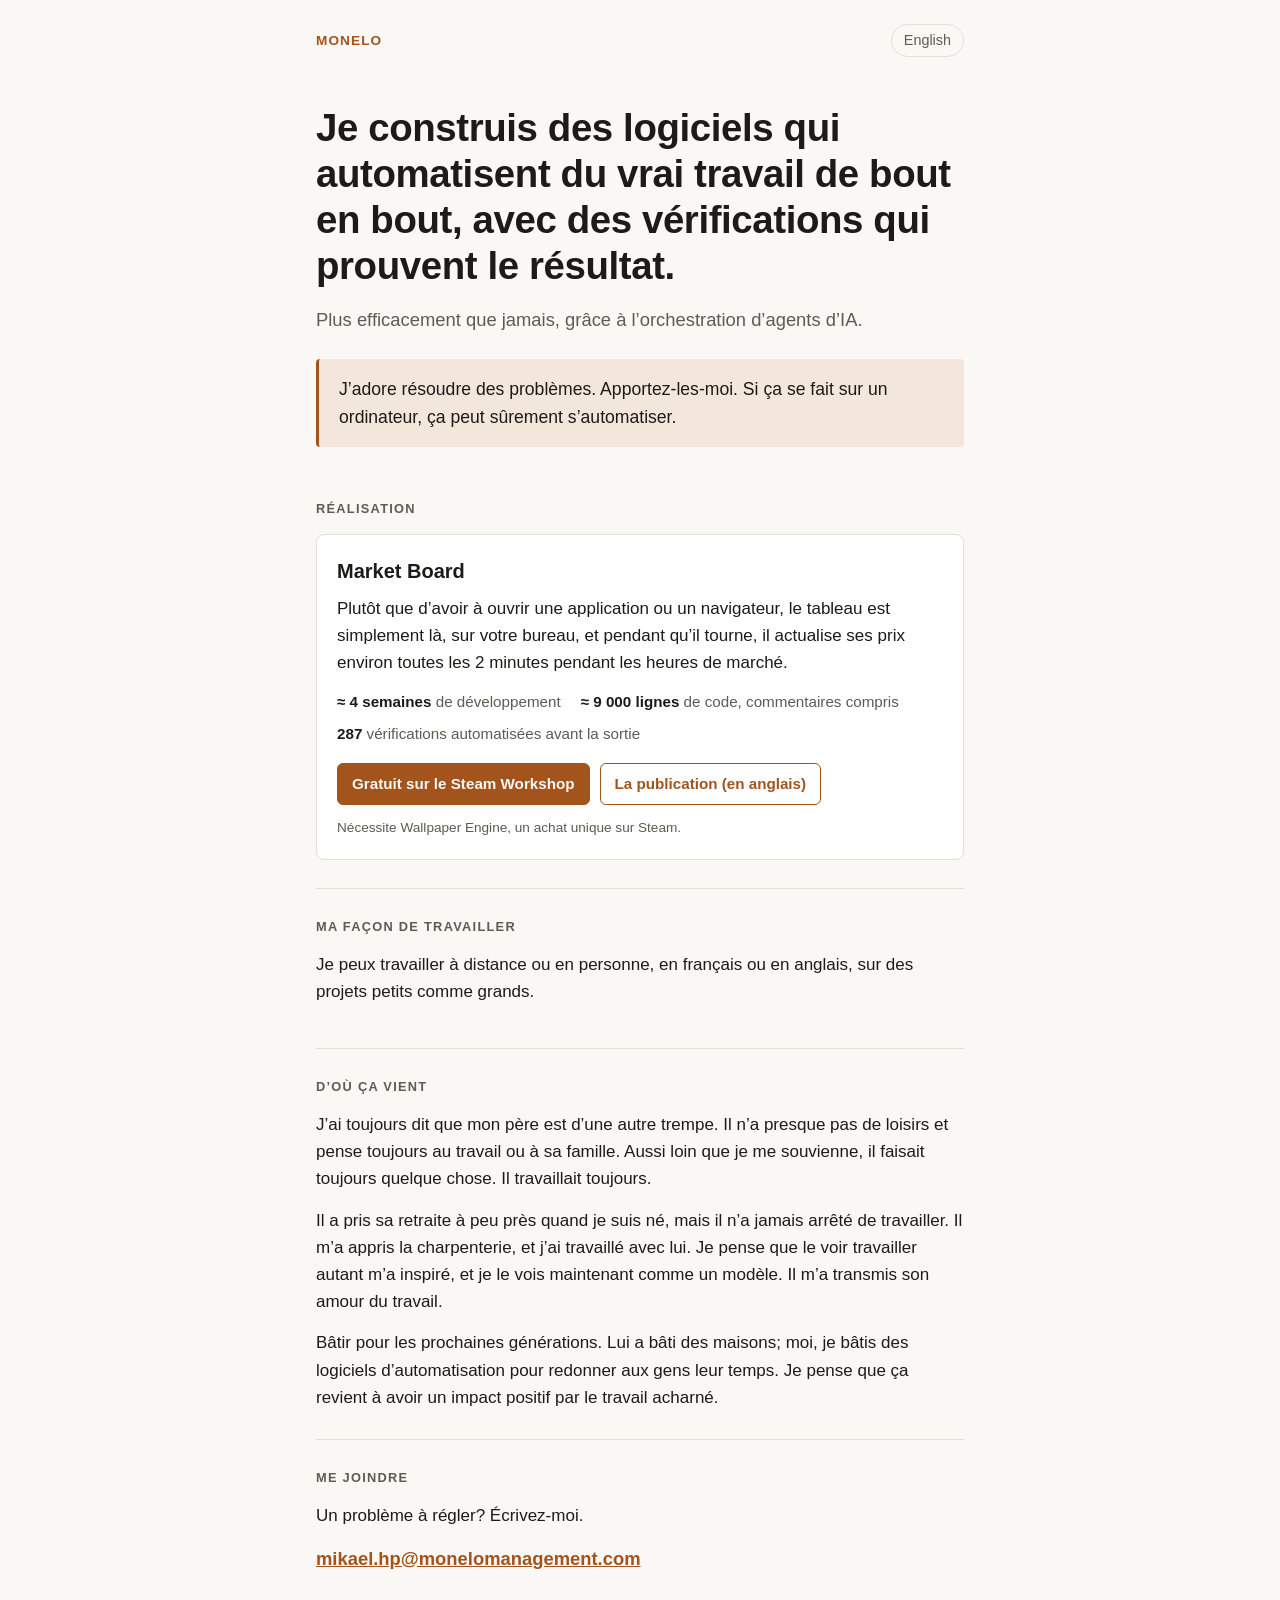
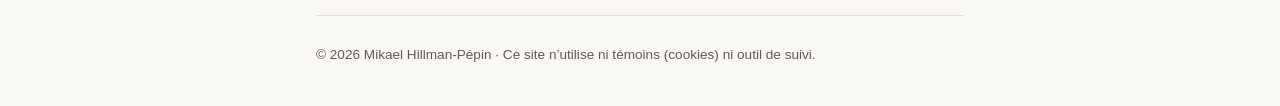
==== index.html @ 1233414b "Monelo front door v1 (French and English) Co-Authored-By: Claude Opus 5.5 <noreply@anthropic.com> Cl" ====
<!doctype html>
<html lang="fr-CA">
<head>
<meta charset="utf-8">
<meta name="viewport" content="width=device-width, initial-scale=1">
<title>Monelo · Mikael Hillman-Pépin</title>
<meta name="description" content="Je construis des logiciels qui automatisent du vrai travail de bout en bout, avec des vérifications qui prouvent le résultat.">
<link rel="alternate" hreflang="fr-CA" href="/">
<link rel="alternate" hreflang="en" href="/en/">
<link rel="stylesheet" href="/style.css">
<link rel="icon" href="data:image/svg+xml,%3Csvg xmlns='http://www.w3.org/2000/svg' viewBox='0 0 32 32'%3E%3Crect width='32' height='32' rx='6' fill='%23a2541c'/%3E%3Ctext x='16' y='22' font-family='Arial' font-size='18' font-weight='700' fill='white' text-anchor='middle'%3EM%3C/text%3E%3C/svg%3E">
</head>
<body>
<div class="wrap">
  <header class="top">
    <a class="mark" href="/">Monelo</a>
    <a class="lang" href="/en/" hreflang="en" lang="en">English</a>
  </header>

  <main>
    <div class="hero">
      <h1>Je construis des logiciels qui automatisent du vrai travail de bout en bout, avec des vérifications qui prouvent le résultat.</h1>
      <p class="sub">Plus efficacement que jamais, grâce à l’orchestration d’agents d’IA.</p>
      <p class="pitch">J’adore résoudre des problèmes. Apportez-les-moi. Si ça se fait sur un ordinateur, ça peut sûrement s’automatiser.</p>
    </div>

    <section>
      <h2>Réalisation</h2>
      <div class="card">
        <h3>Market Board</h3>
        <p>Plutôt que d’avoir à ouvrir une application ou un navigateur, le tableau est simplement là, sur votre bureau, et pendant qu’il tourne, il actualise ses prix environ toutes les 2 minutes pendant les heures de marché.</p>
        <ul class="facts">
          <li><strong>≈ 4 semaines</strong> de développement</li>
          <li><strong>≈ 9 000 lignes</strong> de code, commentaires compris</li>
          <li><strong>287</strong> vérifications automatisées avant la sortie</li>
        </ul>
        <div class="links">
          <a class="button primary" href="https://steamcommunity.com/sharedfiles/filedetails/?id=3815397645">Gratuit sur le Steam Workshop</a>
          <a class="button" href="https://www.linkedin.com/feed/update/urn:li:activity:7514048655029387264/" lang="en">La publication (en anglais)</a>
        </div>
        <p class="note">Nécessite Wallpaper Engine, un achat unique sur Steam.</p>
      </div>
    </section>

    <section>
      <h2>Ma façon de travailler</h2>
      <p>Je peux travailler à distance ou en personne, en français ou en anglais, sur des projets petits comme grands.</p>
    </section>

    <section class="origin">
      <h2>D’où ça vient</h2>
      <p>J’ai toujours dit que mon père est d’une autre trempe. Il n’a presque pas de loisirs et pense toujours au travail ou à sa famille. Aussi loin que je me souvienne, il faisait toujours quelque chose. Il travaillait toujours.</p>
      <p>Il a pris sa retraite à peu près quand je suis né, mais il n’a jamais arrêté de travailler. Il m’a appris la charpenterie, et j’ai travaillé avec lui. Je pense que le voir travailler autant m’a inspiré, et je le vois maintenant comme un modèle. Il m’a transmis son amour du travail.</p>
      <p>Bâtir pour les prochaines générations. Lui a bâti des maisons; moi, je bâtis des logiciels d’automatisation pour redonner aux gens leur temps. Je pense que ça revient à avoir un impact positif par le travail acharné.</p>
    </section>

    <section class="contact">
      <h2>Me joindre</h2>
      <p>Un problème à régler? Écrivez-moi.</p>
      <p><a class="mail" href="mailto:mikael.hp@monelomanagement.com">mikael.hp@monelomanagement.com</a></p>
    </section>
  </main>

  <footer>
    © 2026 Mikael Hillman-Pépin · Ce site n’utilise ni témoins (cookies) ni outil de suivi.
  </footer>
</div>
</body>
</html>
---- style.css ----
:root {
  --bg: #faf8f5;
  --surface: #ffffff;
  --text: #1d1b18;
  --muted: #5f5a52;
  --line: #e4ded5;
  --accent: #a2541c;
  --accent-soft: #f3e7dc;
  color-scheme: light dark;
}

@media (prefers-color-scheme: dark) {
  :root {
    --bg: #151412;
    --surface: #1d1b19;
    --text: #ece8e2;
    --muted: #a8a196;
    --line: #2f2c28;
    --accent: #e09a5f;
    --accent-soft: #2a2119;
  }
}

* { box-sizing: border-box; }

html { -webkit-text-size-adjust: 100%; }

body {
  margin: 0;
  background: var(--bg);
  color: var(--text);
  font: 17px/1.6 -apple-system, BlinkMacSystemFont, "Segoe UI", Roboto, "Helvetica Neue", Arial, sans-serif;
}

.wrap {
  max-width: 680px;
  margin: 0 auto;
  padding: 0 16px;
}

header.top {
  display: flex;
  justify-content: space-between;
  align-items: center;
  padding: 24px 0 8px;
}

.mark {
  font-weight: 700;
  letter-spacing: 0.08em;
  text-transform: uppercase;
  font-size: 0.85rem;
  color: var(--accent);
  text-decoration: none;
}

.lang {
  font-size: 0.9rem;
  color: var(--muted);
  text-decoration: none;
  border: 1px solid var(--line);
  border-radius: 999px;
  padding: 4px 12px;
}
.lang:hover, .lang:focus-visible { color: var(--text); border-color: var(--muted); }

.hero { padding: 40px 0 24px; }

h1 {
  font-size: clamp(1.7rem, 5vw, 2.4rem);
  line-height: 1.2;
  letter-spacing: -0.01em;
  margin: 0 0 16px;
}

.sub {
  font-size: 1.15rem;
  color: var(--muted);
  margin: 0 0 24px;
}

.pitch {
  font-size: 1.1rem;
  margin: 0;
  padding: 16px 20px;
  background: var(--accent-soft);
  border-left: 3px solid var(--accent);
  border-radius: 4px;
}

section { padding: 28px 0; border-top: 1px solid var(--line); }
section:first-of-type { border-top: 0; }

h2 {
  font-size: 0.8rem;
  letter-spacing: 0.1em;
  text-transform: uppercase;
  color: var(--muted);
  margin: 0 0 14px;
  font-weight: 600;
}

h3 { font-size: 1.25rem; margin: 0 0 8px; }

p { margin: 0 0 14px; }

.card {
  background: var(--surface);
  border: 1px solid var(--line);
  border-radius: 8px;
  padding: 20px;
}

.facts {
  display: flex;
  flex-wrap: wrap;
  gap: 8px 20px;
  margin: 4px 0 16px;
  padding: 0;
  list-style: none;
  font-size: 0.95rem;
  color: var(--muted);
}
.facts strong { color: var(--text); }

.links { display: flex; flex-wrap: wrap; gap: 10px; }

.note { margin: 12px 0 0; font-size: 0.85rem; color: var(--muted); }

a { color: var(--accent); }

.button {
  display: inline-block;
  text-decoration: none;
  font-weight: 600;
  font-size: 0.95rem;
  padding: 8px 14px;
  border-radius: 6px;
  border: 1px solid var(--accent);
}
.button.primary { background: var(--accent); color: var(--bg); }

.origin p { color: var(--text); }
.origin p:last-child { margin-bottom: 0; }

.contact a.mail { font-size: 1.15rem; font-weight: 600; word-break: break-all; }

footer {
  padding: 28px 0 40px;
  border-top: 1px solid var(--line);
  font-size: 0.85rem;
  color: var(--muted);
}
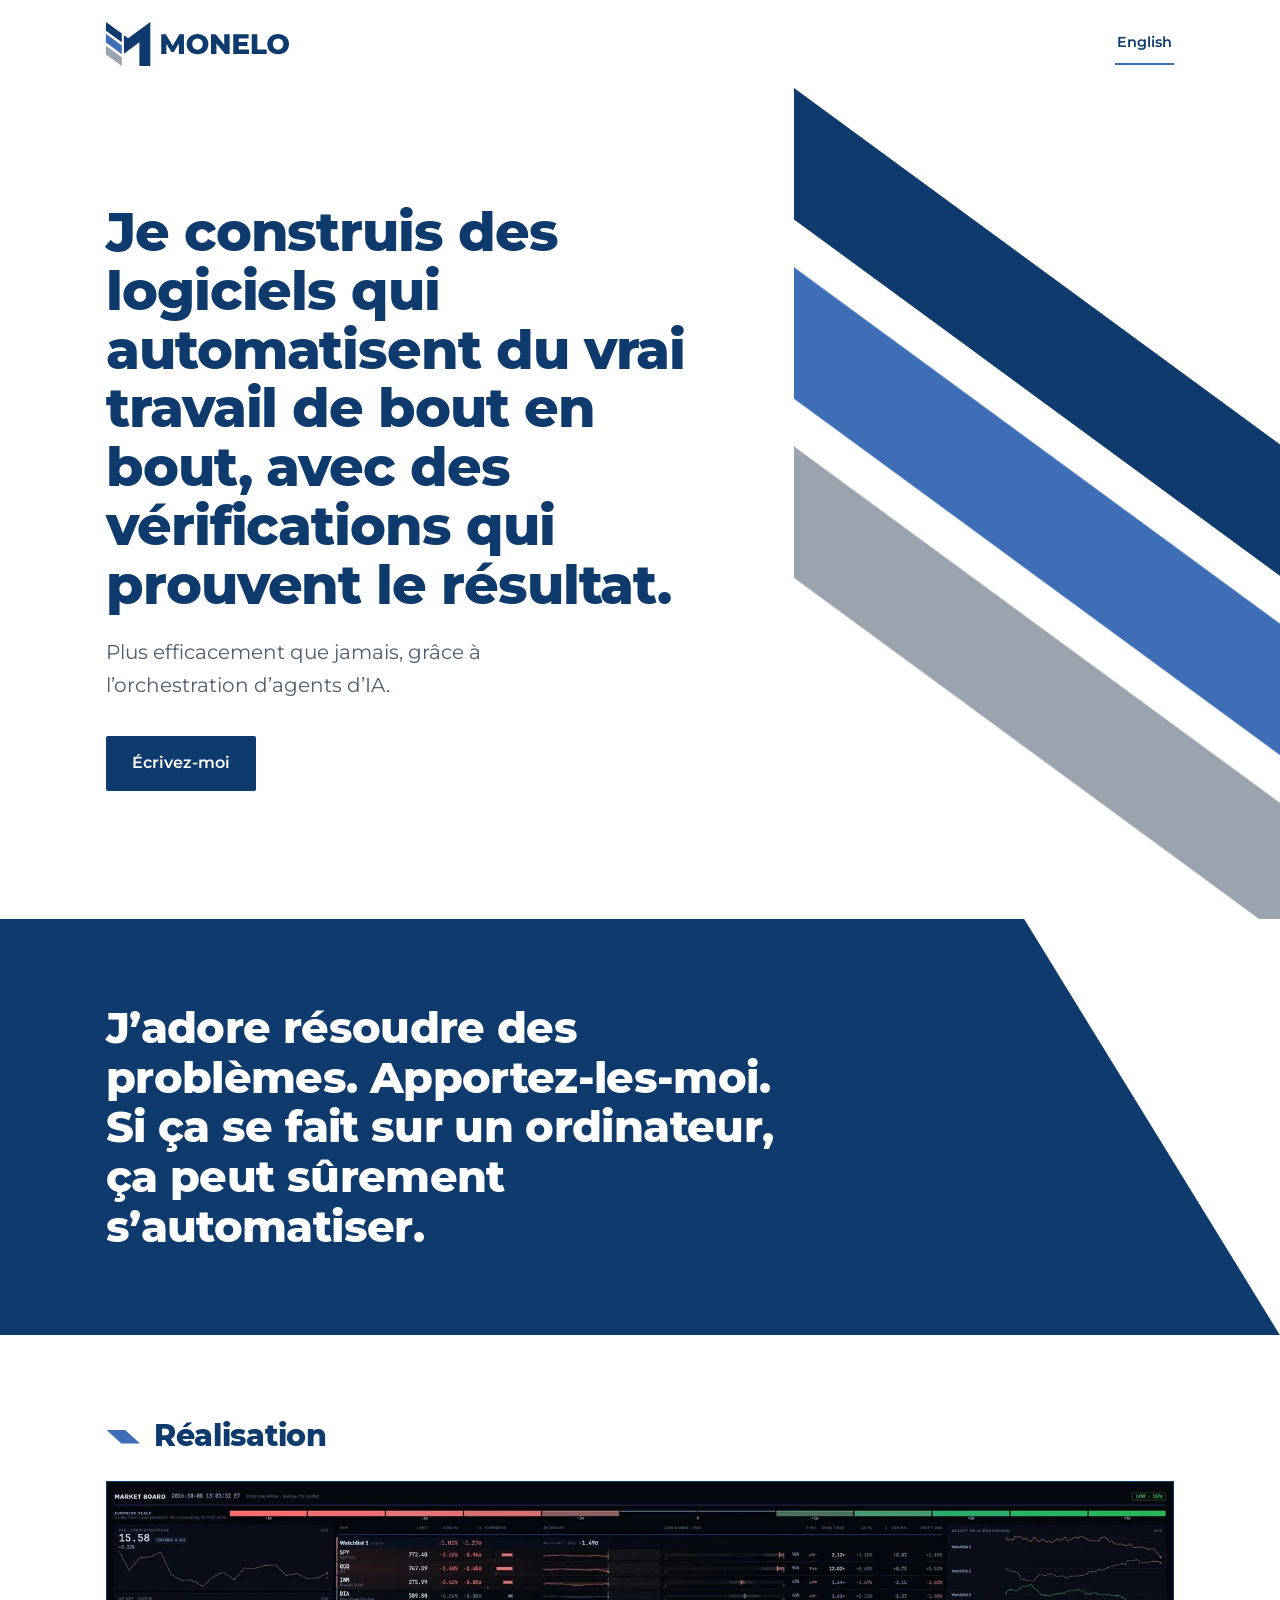
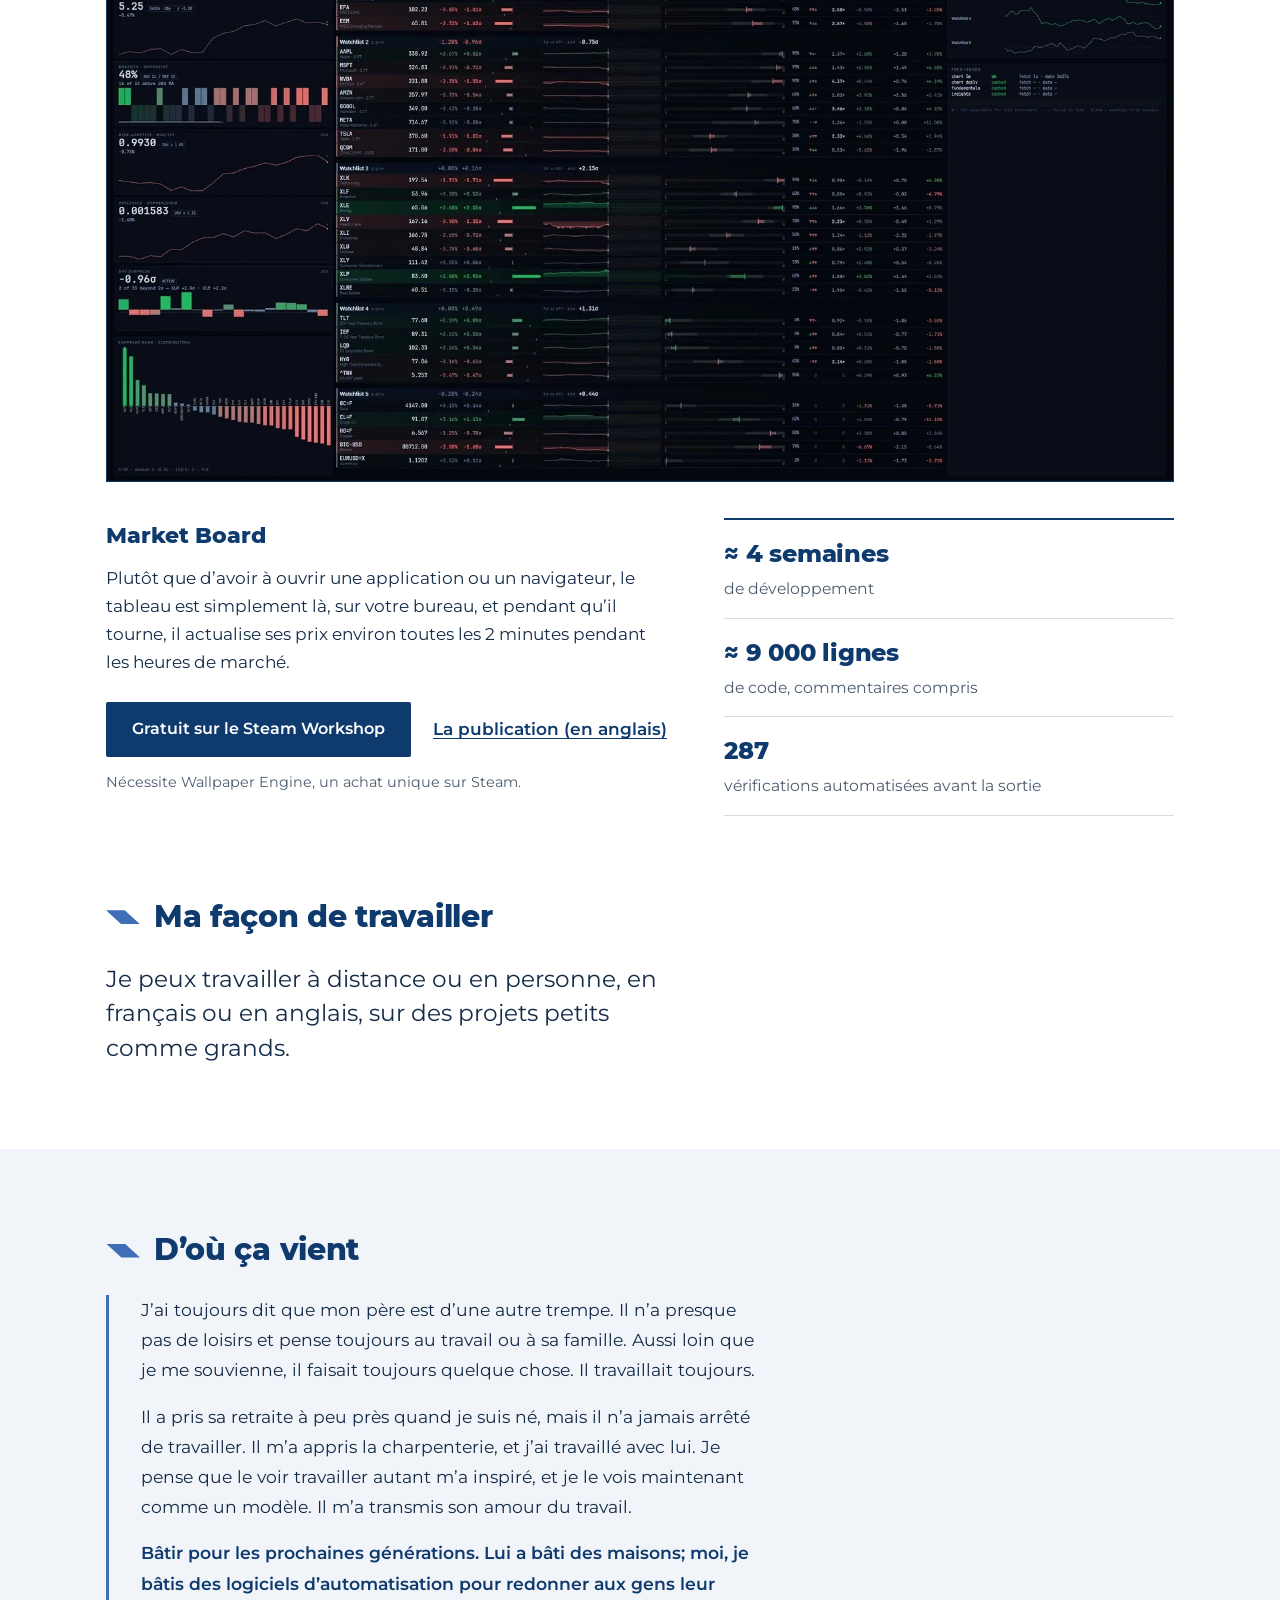
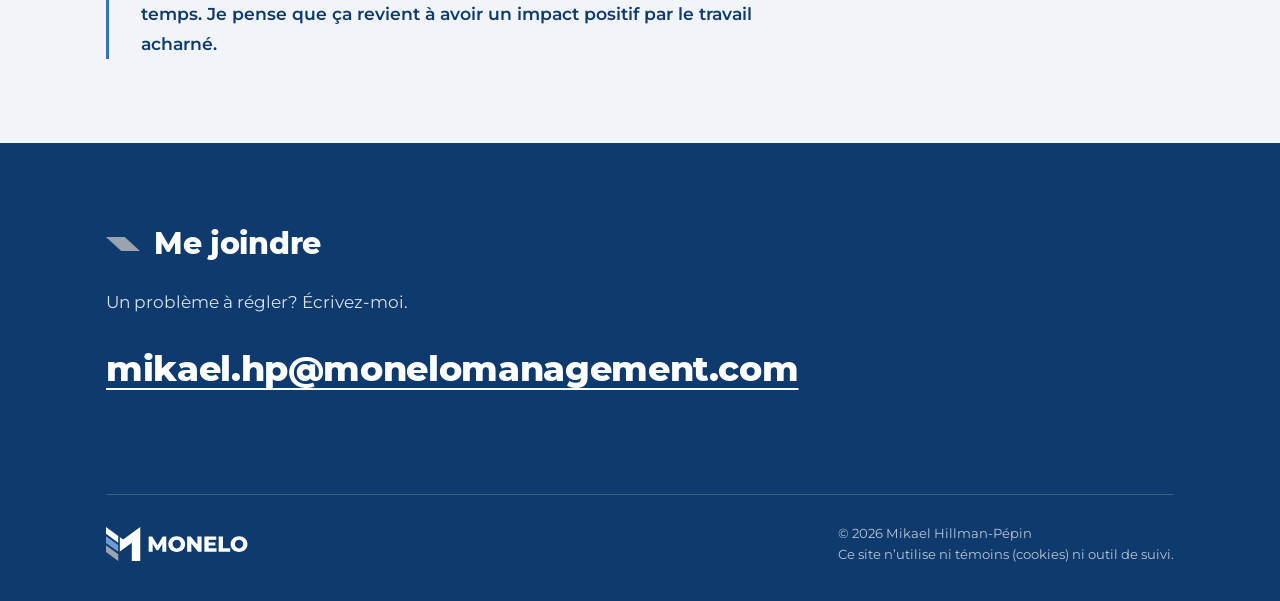
==== commit 3968abff: "Monelo front door v2: the Monelo brand (French and English) Co-Authored-By: Claude Opus 5.5 <noreply" ====
--- a/index.html
+++ b/index.html
@@ -5,65 +5,101 @@
 <meta name="viewport" content="width=device-width, initial-scale=1">
 <title>Monelo · Mikael Hillman-Pépin</title>
 <meta name="description" content="Je construis des logiciels qui automatisent du vrai travail de bout en bout, avec des vérifications qui prouvent le résultat.">
-<link rel="alternate" hreflang="fr-CA" href="/">
-<link rel="alternate" hreflang="en" href="/en/">
+<link rel="alternate" hreflang="fr-CA" href="https://monelomanagement.com/">
+<link rel="alternate" hreflang="en" href="https://monelomanagement.com/en/">
+<link rel="preload" href="/assets/fonts/montserrat-latin-800-normal.woff2" as="font" type="font/woff2" crossorigin>
 <link rel="stylesheet" href="/style.css">
-<link rel="icon" href="data:image/svg+xml,%3Csvg xmlns='http://www.w3.org/2000/svg' viewBox='0 0 32 32'%3E%3Crect width='32' height='32' rx='6' fill='%23a2541c'/%3E%3Ctext x='16' y='22' font-family='Arial' font-size='18' font-weight='700' fill='white' text-anchor='middle'%3EM%3C/text%3E%3C/svg%3E">
+<link rel="icon" href="/assets/logo/monelo-app-icon.svg" type="image/svg+xml">
 </head>
 <body>
-<div class="wrap">
-  <header class="top">
-    <a class="mark" href="/">Monelo</a>
+<header class="site-header">
+  <div class="wrap">
+    <a class="logo" href="/"><img src="/assets/logo/monelo-lockup-name.svg" alt="Monelo" width="225" height="44"></a>
     <a class="lang" href="/en/" hreflang="en" lang="en">English</a>
-  </header>
+  </div>
+</header>
 
-  <main>
-    <div class="hero">
-      <h1>Je construis des logiciels qui automatisent du vrai travail de bout en bout, avec des vérifications qui prouvent le résultat.</h1>
-      <p class="sub">Plus efficacement que jamais, grâce à l’orchestration d’agents d’IA.</p>
-      <p class="pitch">J’adore résoudre des problèmes. Apportez-les-moi. Si ça se fait sur un ordinateur, ça peut sûrement s’automatiser.</p>
+<main>
+  <div class="hero">
+    <svg class="hero-art" viewBox="0 0 600 850" preserveAspectRatio="xMinYMin slice" aria-hidden="true" focusable="false">
+      <path class="s s1" d="M0,0 L600,440 L600,550 L0,110 Z" fill="#0E3A6D"/>
+      <path class="s s2" d="M0,150 L600,590 L600,700 L0,260 Z" fill="#3E6FB6"/>
+      <path class="s s3" d="M0,300 L600,740 L600,850 L0,410 Z" fill="#9AA4AF"/>
+    </svg>
+    <div class="wrap">
+      <div class="hero-copy">
+        <h1>Je construis des logiciels qui automatisent du vrai travail de bout en bout, avec des vérifications qui prouvent le résultat.</h1>
+        <p class="sub">Plus efficacement que jamais, grâce à l’orchestration d’agents d’IA.</p>
+        <div class="actions">
+          <a class="button" href="mailto:mikael.hp@monelomanagement.com">Écrivez-moi</a>
+        </div>
+      </div>
     </div>
+  </div>
 
-    <section>
-      <h2>Réalisation</h2>
-      <div class="card">
-        <h3>Market Board</h3>
-        <p>Plutôt que d’avoir à ouvrir une application ou un navigateur, le tableau est simplement là, sur votre bureau, et pendant qu’il tourne, il actualise ses prix environ toutes les 2 minutes pendant les heures de marché.</p>
+  <div class="band">
+    <div class="wrap">
+      <p>J’adore résoudre des problèmes. Apportez-les-moi. Si ça se fait sur un ordinateur, ça peut sûrement s’automatiser.</p>
+    </div>
+  </div>
+
+  <section class="work" aria-labelledby="work-h">
+    <div class="wrap">
+      <h2 id="work-h">Réalisation</h2>
+      <figure class="plate">
+        <img src="/assets/img/market-board.webp" srcset="/assets/img/market-board-960.webp 960w, /assets/img/market-board.webp 1600w" sizes="(min-width: 1180px) 1068px, 92vw" width="1600" height="900" alt="Market Board en direct : listes de surveillance, graphiques et indicateurs du marché" loading="lazy">
+      </figure>
+      <div class="work-grid">
+        <div>
+          <h3>Market Board</h3>
+          <p>Plutôt que d’avoir à ouvrir une application ou un navigateur, le tableau est simplement là, sur votre bureau, et pendant qu’il tourne, il actualise ses prix environ toutes les 2 minutes pendant les heures de marché.</p>
+          <div class="links">
+            <a class="button" href="https://steamcommunity.com/sharedfiles/filedetails/?id=3815397645">Gratuit sur le Steam Workshop</a>
+            <a href="https://www.linkedin.com/feed/update/urn:li:activity:7514048655029387264/" lang="en">La publication (en anglais)</a>
+          </div>
+          <p class="note">Nécessite Wallpaper Engine, un achat unique sur Steam.</p>
+        </div>
         <ul class="facts">
-          <li><strong>≈ 4 semaines</strong> de développement</li>
-          <li><strong>≈ 9 000 lignes</strong> de code, commentaires compris</li>
-          <li><strong>287</strong> vérifications automatisées avant la sortie</li>
+          <li><span class="n">≈ 4 semaines</span><span class="l">de développement</span></li>
+          <li><span class="n">≈ 9 000 lignes</span><span class="l">de code, commentaires compris</span></li>
+          <li><span class="n">287</span><span class="l">vérifications automatisées avant la sortie</span></li>
         </ul>
-        <div class="links">
-          <a class="button primary" href="https://steamcommunity.com/sharedfiles/filedetails/?id=3815397645">Gratuit sur le Steam Workshop</a>
-          <a class="button" href="https://www.linkedin.com/feed/update/urn:li:activity:7514048655029387264/" lang="en">La publication (en anglais)</a>
+      </div>
+    </div>
+  </section>
+
+  <section class="how" aria-labelledby="how-h">
+    <div class="wrap">
+      <h2 id="how-h">Ma façon de travailler</h2>
+      <p>Je peux travailler à distance ou en personne, en français ou en anglais, sur des projets petits comme grands.</p>
+    </div>
+  </section>
+
+  <section class="origin" aria-labelledby="origin-h">
+    <div class="wrap">
+      <h2 id="origin-h">D’où ça vient</h2>
+      <div class="origin-text">
+        <p>J’ai toujours dit que mon père est d’une autre trempe. Il n’a presque pas de loisirs et pense toujours au travail ou à sa famille. Aussi loin que je me souvienne, il faisait toujours quelque chose. Il travaillait toujours.</p>
+        <p>Il a pris sa retraite à peu près quand je suis né, mais il n’a jamais arrêté de travailler. Il m’a appris la charpenterie, et j’ai travaillé avec lui. Je pense que le voir travailler autant m’a inspiré, et je le vois maintenant comme un modèle. Il m’a transmis son amour du travail.</p>
+        <p>Bâtir pour les prochaines générations. Lui a bâti des maisons; moi, je bâtis des logiciels d’automatisation pour redonner aux gens leur temps. Je pense que ça revient à avoir un impact positif par le travail acharné.</p>
+      </div>
+    </div>
+  </section>
+
+  <section class="contact" aria-labelledby="contact-h">
+    <div class="wrap">
+      <h2 id="contact-h">Me joindre</h2>
+      <p>Un problème à régler? Écrivez-moi.</p>
+      <a class="mail-big" href="mailto:mikael.hp@monelomanagement.com">mikael.hp@monelomanagement.com</a>
+      <footer class="site-footer">
+        <img src="/assets/logo/monelo-lockup-name-reverse.svg" alt="Monelo" width="173" height="34">
+        <div>
+          <small>© 2026 Mikael Hillman-Pépin</small>
+          <small>Ce site n’utilise ni témoins (cookies) ni outil de suivi.</small>
         </div>
-        <p class="note">Nécessite Wallpaper Engine, un achat unique sur Steam.</p>
-      </div>
-    </section>
-
-    <section>
-      <h2>Ma façon de travailler</h2>
-      <p>Je peux travailler à distance ou en personne, en français ou en anglais, sur des projets petits comme grands.</p>
-    </section>
-
-    <section class="origin">
-      <h2>D’où ça vient</h2>
-      <p>J’ai toujours dit que mon père est d’une autre trempe. Il n’a presque pas de loisirs et pense toujours au travail ou à sa famille. Aussi loin que je me souvienne, il faisait toujours quelque chose. Il travaillait toujours.</p>
-      <p>Il a pris sa retraite à peu près quand je suis né, mais il n’a jamais arrêté de travailler. Il m’a appris la charpenterie, et j’ai travaillé avec lui. Je pense que le voir travailler autant m’a inspiré, et je le vois maintenant comme un modèle. Il m’a transmis son amour du travail.</p>
-      <p>Bâtir pour les prochaines générations. Lui a bâti des maisons; moi, je bâtis des logiciels d’automatisation pour redonner aux gens leur temps. Je pense que ça revient à avoir un impact positif par le travail acharné.</p>
-    </section>
-
-    <section class="contact">
-      <h2>Me joindre</h2>
-      <p>Un problème à régler? Écrivez-moi.</p>
-      <p><a class="mail" href="mailto:mikael.hp@monelomanagement.com">mikael.hp@monelomanagement.com</a></p>
-    </section>
-  </main>
-
-  <footer>
-    © 2026 Mikael Hillman-Pépin · Ce site n’utilise ni témoins (cookies) ni outil de suivi.
-  </footer>
-</div>
+      </footer>
+    </div>
+  </section>
+</main>
 </body>
 </html>
--- a/style.css
+++ b/style.css
@@ -1,153 +1,156 @@
+/* Monelo — monelomanagement.com
+   Brand: Monelo Blue #0E3A6D, Heritage Blue #3E6FB6, Steel Gray #9AA4AF, White #FFFFFF; Montserrat.
+   The one device: the emblem's stripe angle (22 over 30), used in the hero art and the navy band. */
+
+@font-face { font-family: "Montserrat"; font-style: normal; font-weight: 400; font-display: swap;
+  src: url("/assets/fonts/montserrat-latin-400-normal.woff2") format("woff2"); }
+@font-face { font-family: "Montserrat"; font-style: normal; font-weight: 600; font-display: swap;
+  src: url("/assets/fonts/montserrat-latin-600-normal.woff2") format("woff2"); }
+@font-face { font-family: "Montserrat"; font-style: normal; font-weight: 800; font-display: swap;
+  src: url("/assets/fonts/montserrat-latin-800-normal.woff2") format("woff2"); }
+
 :root {
-  --bg: #faf8f5;
-  --surface: #ffffff;
-  --text: #1d1b18;
-  --muted: #5f5a52;
-  --line: #e4ded5;
-  --accent: #a2541c;
-  --accent-soft: #f3e7dc;
-  color-scheme: light dark;
-}
-
-@media (prefers-color-scheme: dark) {
-  :root {
-    --bg: #151412;
-    --surface: #1d1b19;
-    --text: #ece8e2;
-    --muted: #a8a196;
-    --line: #2f2c28;
-    --accent: #e09a5f;
-    --accent-soft: #2a2119;
-  }
+  --navy: #0E3A6D;
+  --heritage: #3E6FB6;
+  --steel: #9AA4AF;
+  --white: #FFFFFF;
+  --ink: #142B47;        /* body text: Monelo Blue taken darker for long reading */
+  --slate: #4E5D6E;      /* secondary text on white (AA contrast) */
+  --mist: #F1F4F8;       /* steel at low strength, for the quiet band */
+  --rule: #D5DCE4;
+  --measure: 62ch;
+  --gutter: clamp(16px, 5vw, 56px);
+  color-scheme: light;
 }
 
 * { box-sizing: border-box; }
-
 html { -webkit-text-size-adjust: 100%; }
-
 body {
   margin: 0;
-  background: var(--bg);
-  color: var(--text);
-  font: 17px/1.6 -apple-system, BlinkMacSystemFont, "Segoe UI", Roboto, "Helvetica Neue", Arial, sans-serif;
+  background: var(--white);
+  color: var(--ink);
+  font-family: "Montserrat", system-ui, sans-serif;
+  font-size: 1.0625rem;
+  line-height: 1.65;
+  font-weight: 400;
+}
+img, svg { display: block; max-width: 100%; }
+a { color: var(--navy); text-underline-offset: 0.2em; text-decoration-thickness: 1px; }
+a:focus-visible, .button:focus-visible { outline: 3px solid var(--heritage); outline-offset: 3px; }
+
+.wrap { width: 100%; max-width: 1180px; margin: 0 auto; padding: 0 var(--gutter); }
+
+/* Header */
+.site-header .wrap { display: flex; align-items: center; justify-content: space-between; padding-top: 22px; padding-bottom: 22px; }
+.site-header .logo img { height: 44px; width: auto; }
+.lang { font-weight: 600; font-size: 0.9rem; color: var(--navy); text-decoration: none; padding: 8px 2px; border-bottom: 2px solid var(--heritage); }
+.lang:hover { color: var(--heritage); }
+
+/* Hero */
+.hero { position: relative; overflow: hidden; }
+.hero .wrap { position: relative; z-index: 1; padding-top: clamp(40px, 9vw, 120px); padding-bottom: clamp(56px, 10vw, 140px); }
+.hero-copy { max-width: 40rem; }
+@media (max-width: 1199px) { .hero-copy { max-width: 31rem; } }
+h1 {
+  font-weight: 800;
+  font-size: clamp(2rem, 4.6vw, 3.4rem);
+  line-height: 1.08;
+  letter-spacing: -0.02em;
+  color: var(--navy);
+  margin: 0 0 22px;
+}
+.sub { font-size: clamp(1.05rem, 2vw, 1.25rem); color: var(--slate); margin: 0 0 34px; max-width: 30rem; }
+.actions { display: flex; flex-wrap: wrap; align-items: center; gap: 14px 22px; }
+.button {
+  display: inline-block; text-decoration: none; font-weight: 600; font-size: 1rem;
+  padding: 14px 26px; background: var(--navy); color: var(--white); border-radius: 2px;
+}
+.button:hover { background: var(--heritage); }
+.actions .mail { font-weight: 600; font-size: 0.98rem; }
+
+/* Hero art: the emblem's three stripes, oversized, leaving the page to the right */
+.hero-art {
+  position: absolute; z-index: 0; top: 0; right: calc(-1 * clamp(160px, 18vw, 260px));
+  width: clamp(420px, 56vw, 760px); height: auto; pointer-events: none;
+}
+.hero-art .s { transform-box: fill-box; }
+@media (prefers-reduced-motion: no-preference) {
+  .hero-art .s { animation: slide-in 900ms cubic-bezier(.2,.7,.2,1) both; }
+  .hero-art .s2 { animation-delay: 110ms; }
+  .hero-art .s3 { animation-delay: 220ms; }
+  @keyframes slide-in { from { transform: translate(18%, 13.2%); opacity: 0; } to { transform: none; opacity: 1; } }
 }
 
-.wrap {
-  max-width: 680px;
-  margin: 0 auto;
-  padding: 0 16px;
+/* Navy band, its right edge cut at the stripe angle */
+.band {
+  background: var(--navy); color: var(--white);
+  --run: clamp(70px, 20vw, 300px);
+  clip-path: polygon(0 0, calc(100% - var(--run)) 0, 100% 100%, 0 100%);
+}
+.band .wrap { padding-top: clamp(44px, 7vw, 84px); padding-bottom: clamp(44px, 7vw, 84px); padding-right: calc(var(--gutter) + var(--run)); }
+.band p {
+  margin: 0; max-width: 24ch; font-weight: 800; letter-spacing: -0.015em;
+  font-size: clamp(1.6rem, 4.2vw, 2.7rem); line-height: 1.15;
 }
 
-header.top {
-  display: flex;
-  justify-content: space-between;
-  align-items: center;
-  padding: 24px 0 8px;
+/* Sections */
+section { padding: clamp(48px, 6.5vw, 88px) 0; }
+.how { padding-top: 0; }
+h2 {
+  display: flex; align-items: center; gap: 14px;
+  font-weight: 800; font-size: clamp(1.45rem, 3vw, 1.9rem); letter-spacing: -0.01em; line-height: 1.2;
+  color: var(--navy); margin: 0 0 26px;
 }
+h2::before {
+  content: ""; flex: none; width: 34px; height: 14px; background: var(--heritage);
+  clip-path: polygon(0 0, 55% 0, 100% 100%, 45% 100%);
+}
+p { margin: 0 0 16px; max-width: var(--measure); }
 
-.mark {
-  font-weight: 700;
-  letter-spacing: 0.08em;
-  text-transform: uppercase;
-  font-size: 0.85rem;
-  color: var(--accent);
-  text-decoration: none;
+/* Work: Market Board */
+.plate { margin: 0 0 36px; border: 1px solid var(--navy); background: #0b0e14; }
+.plate img { width: 100%; height: auto; }
+.work-grid { display: grid; gap: 28px 56px; }
+@media (min-width: 860px) { .work-grid { grid-template-columns: minmax(0, 1.25fr) minmax(0, 1fr); align-items: start; } }
+h3 { font-weight: 800; font-size: 1.35rem; color: var(--navy); margin: 0 0 10px; }
+.facts { list-style: none; margin: 0; padding: 0; border-top: 2px solid var(--navy); }
+.facts li { display: flex; flex-direction: column; gap: 2px; padding: 14px 0 16px; border-bottom: 1px solid var(--rule); }
+.facts .n { font-weight: 800; font-size: 1.5rem; color: var(--navy); letter-spacing: -0.01em; white-space: nowrap; }
+.facts .l { color: var(--slate); font-size: 0.98rem; }
+.links { display: flex; flex-wrap: wrap; gap: 12px 22px; align-items: center; margin-top: 26px; }
+.links a:not(.button) { font-weight: 600; }
+.note { margin-top: 14px; font-size: 0.9rem; color: var(--slate); }
+
+/* How I work */
+.how p { font-size: clamp(1.15rem, 2.4vw, 1.45rem); line-height: 1.5; color: var(--ink); max-width: 40ch; margin: 0; }
+
+/* Origin */
+.origin { background: var(--mist); }
+.origin-text { max-width: 60ch; border-left: 3px solid var(--heritage); padding-left: clamp(18px, 3vw, 32px); }
+.origin-text p { font-size: 1.08rem; line-height: 1.75; }
+.origin-text p:last-child { margin-bottom: 0; font-weight: 600; color: var(--navy); }
+
+/* Contact + footer */
+.contact { background: var(--navy); color: var(--white); padding-bottom: 0; }
+.contact h2 { color: var(--white); }
+.contact h2::before { background: var(--steel); }
+.contact p { color: #D9E2EE; }
+.contact .mail-big {
+  display: inline-block; margin-top: 8px; color: var(--white); font-weight: 800; letter-spacing: -0.01em;
+  font-size: clamp(1.25rem, 4.2vw, 2.2rem); word-break: break-word; text-decoration-thickness: 2px;
 }
+.contact .mail-big:hover { color: #C9D8EE; }
+.site-footer { margin-top: clamp(56px, 8vw, 96px); padding: 28px 0 36px; border-top: 1px solid rgba(255,255,255,.18);
+  display: flex; flex-wrap: wrap; gap: 18px 40px; align-items: center; justify-content: space-between; }
+.site-footer img { height: 34px; width: auto; }
+.site-footer small { display: block; font-size: 0.82rem; color: #B9C6D6; line-height: 1.6; }
 
-.lang {
-  font-size: 0.9rem;
-  color: var(--muted);
-  text-decoration: none;
-  border: 1px solid var(--line);
-  border-radius: 999px;
-  padding: 4px 12px;
+@media (min-width: 641px) and (max-width: 1199px) {
+  .hero-art { right: calc(-1 * clamp(260px, 30vw, 340px)); }
 }
-.lang:hover, .lang:focus-visible { color: var(--text); border-color: var(--muted); }
-
-.hero { padding: 40px 0 24px; }
-
-h1 {
-  font-size: clamp(1.7rem, 5vw, 2.4rem);
-  line-height: 1.2;
-  letter-spacing: -0.01em;
-  margin: 0 0 16px;
+@media (max-width: 640px) {
+  .site-header .logo img { height: 36px; }
+  .hero { display: flex; flex-direction: column; }
+  .hero .wrap { order: 1; padding-bottom: 28px; }
+  .hero-art { order: 2; position: static; width: 84%; max-width: none; height: 232px; margin: 6px 0 0 20%; }
 }
-
-.sub {
-  font-size: 1.15rem;
-  color: var(--muted);
-  margin: 0 0 24px;
-}
-
-.pitch {
-  font-size: 1.1rem;
-  margin: 0;
-  padding: 16px 20px;
-  background: var(--accent-soft);
-  border-left: 3px solid var(--accent);
-  border-radius: 4px;
-}
-
-section { padding: 28px 0; border-top: 1px solid var(--line); }
-section:first-of-type { border-top: 0; }
-
-h2 {
-  font-size: 0.8rem;
-  letter-spacing: 0.1em;
-  text-transform: uppercase;
-  color: var(--muted);
-  margin: 0 0 14px;
-  font-weight: 600;
-}
-
-h3 { font-size: 1.25rem; margin: 0 0 8px; }
-
-p { margin: 0 0 14px; }
-
-.card {
-  background: var(--surface);
-  border: 1px solid var(--line);
-  border-radius: 8px;
-  padding: 20px;
-}
-
-.facts {
-  display: flex;
-  flex-wrap: wrap;
-  gap: 8px 20px;
-  margin: 4px 0 16px;
-  padding: 0;
-  list-style: none;
-  font-size: 0.95rem;
-  color: var(--muted);
-}
-.facts strong { color: var(--text); }
-
-.links { display: flex; flex-wrap: wrap; gap: 10px; }
-
-.note { margin: 12px 0 0; font-size: 0.85rem; color: var(--muted); }
-
-a { color: var(--accent); }
-
-.button {
-  display: inline-block;
-  text-decoration: none;
-  font-weight: 600;
-  font-size: 0.95rem;
-  padding: 8px 14px;
-  border-radius: 6px;
-  border: 1px solid var(--accent);
-}
-.button.primary { background: var(--accent); color: var(--bg); }
-
-.origin p { color: var(--text); }
-.origin p:last-child { margin-bottom: 0; }
-
-.contact a.mail { font-size: 1.15rem; font-weight: 600; word-break: break-all; }
-
-footer {
-  padding: 28px 0 40px;
-  border-top: 1px solid var(--line);
-  font-size: 0.85rem;
-  color: var(--muted);
-}
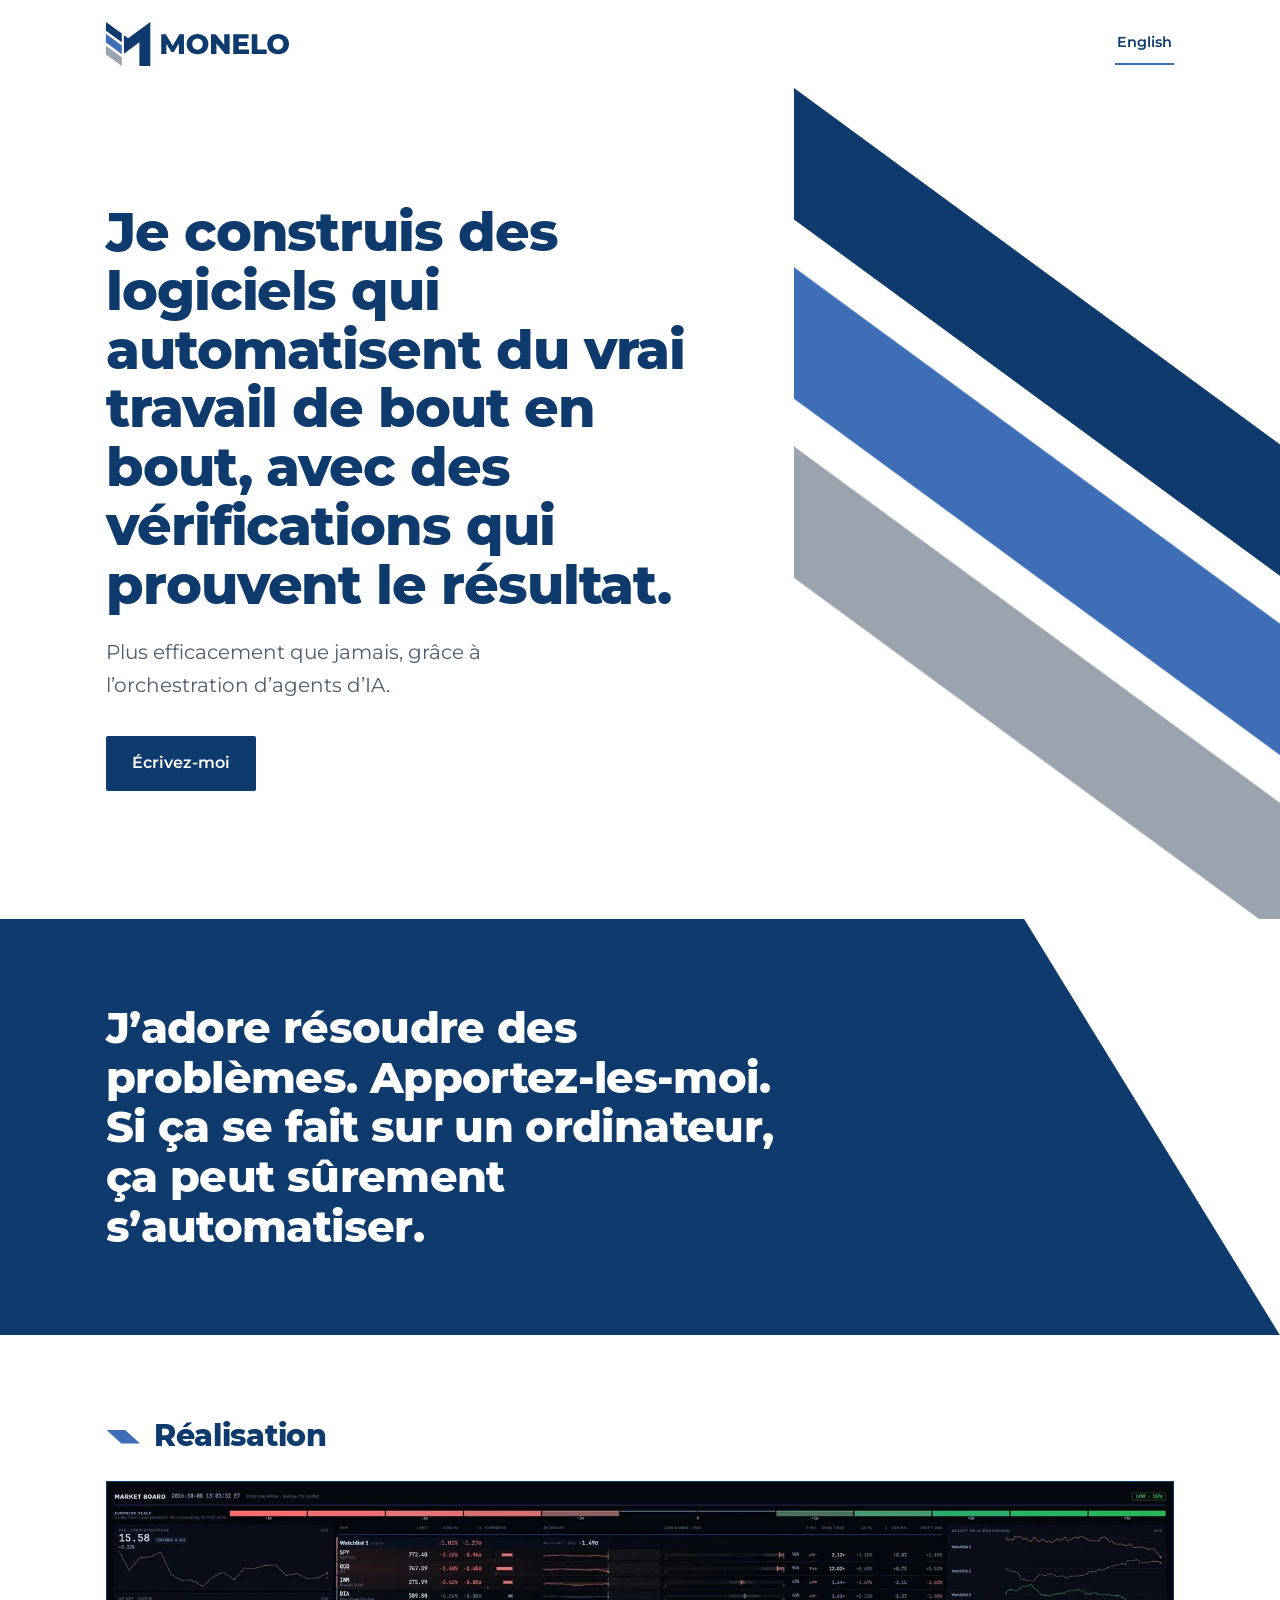
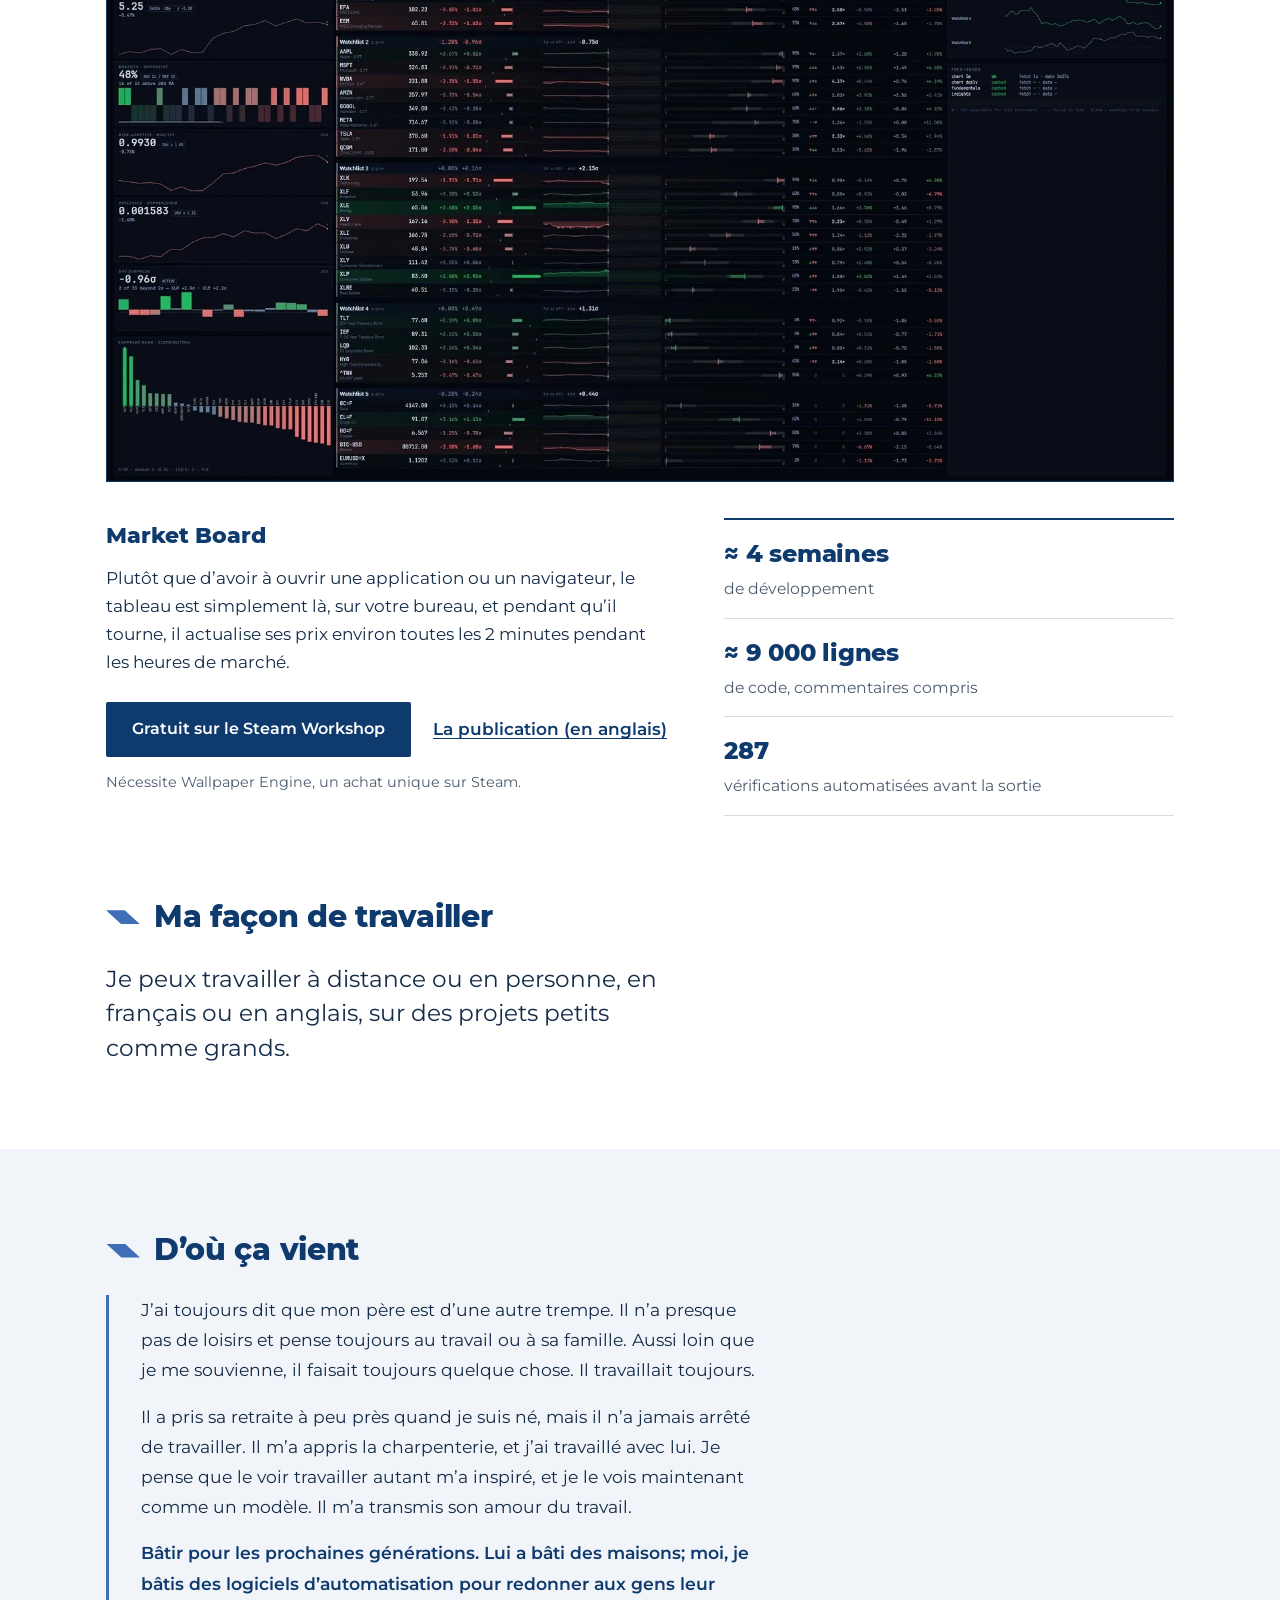
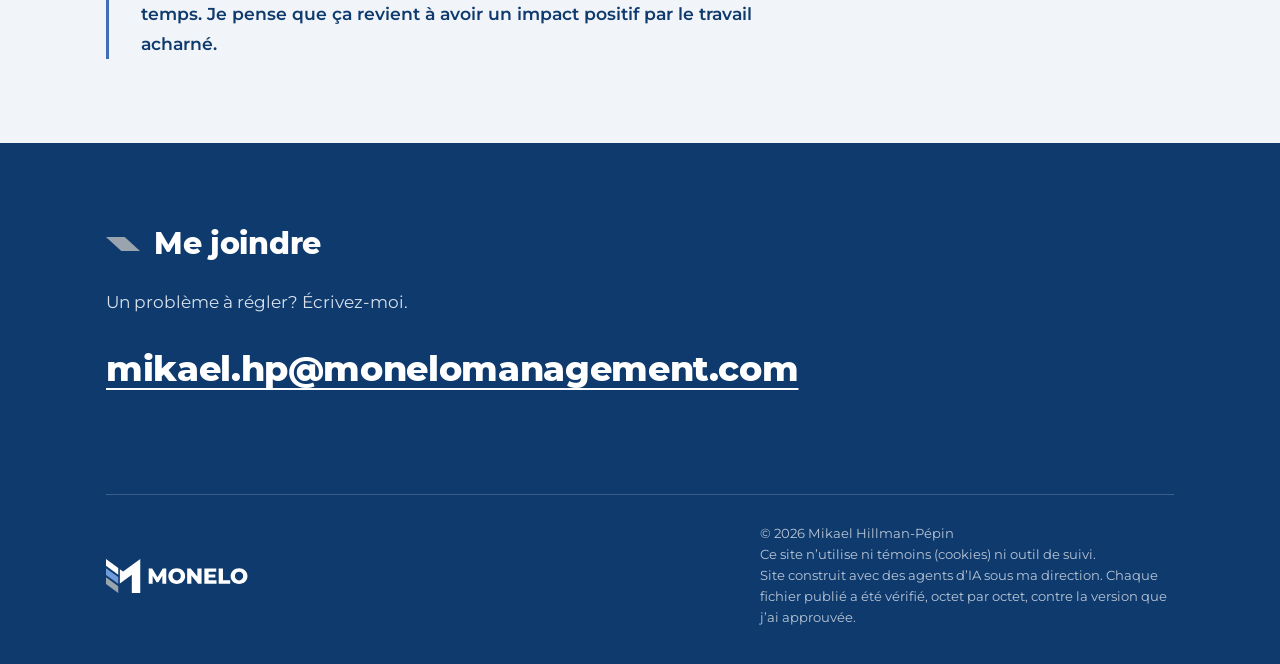
==== commit 58a51491: "Footer: how this site is built and checked Co-Authored-By: Claude Opus 5.5 <noreply@anthropic.com> C" ====
--- a/index.html
+++ b/index.html
@@ -96,6 +96,7 @@
         <div>
           <small>© 2026 Mikael Hillman-Pépin</small>
           <small>Ce site n’utilise ni témoins (cookies) ni outil de suivi.</small>
+          <small>Site construit avec des agents d’IA sous ma direction. Chaque fichier publié a été vérifié, octet par octet, contre la version que j’ai approuvée.</small>
         </div>
       </footer>
     </div>
--- a/style.css
+++ b/style.css
@@ -143,7 +143,7 @@
 .site-footer { margin-top: clamp(56px, 8vw, 96px); padding: 28px 0 36px; border-top: 1px solid rgba(255,255,255,.18);
   display: flex; flex-wrap: wrap; gap: 18px 40px; align-items: center; justify-content: space-between; }
 .site-footer img { height: 34px; width: auto; }
-.site-footer small { display: block; font-size: 0.82rem; color: #B9C6D6; line-height: 1.6; }
+.site-footer small { display: block; font-size: 0.82rem; color: #B9C6D6; line-height: 1.6; max-width: 46ch; }
 
 @media (min-width: 641px) and (max-width: 1199px) {
   .hero-art { right: calc(-1 * clamp(260px, 30vw, 340px)); }
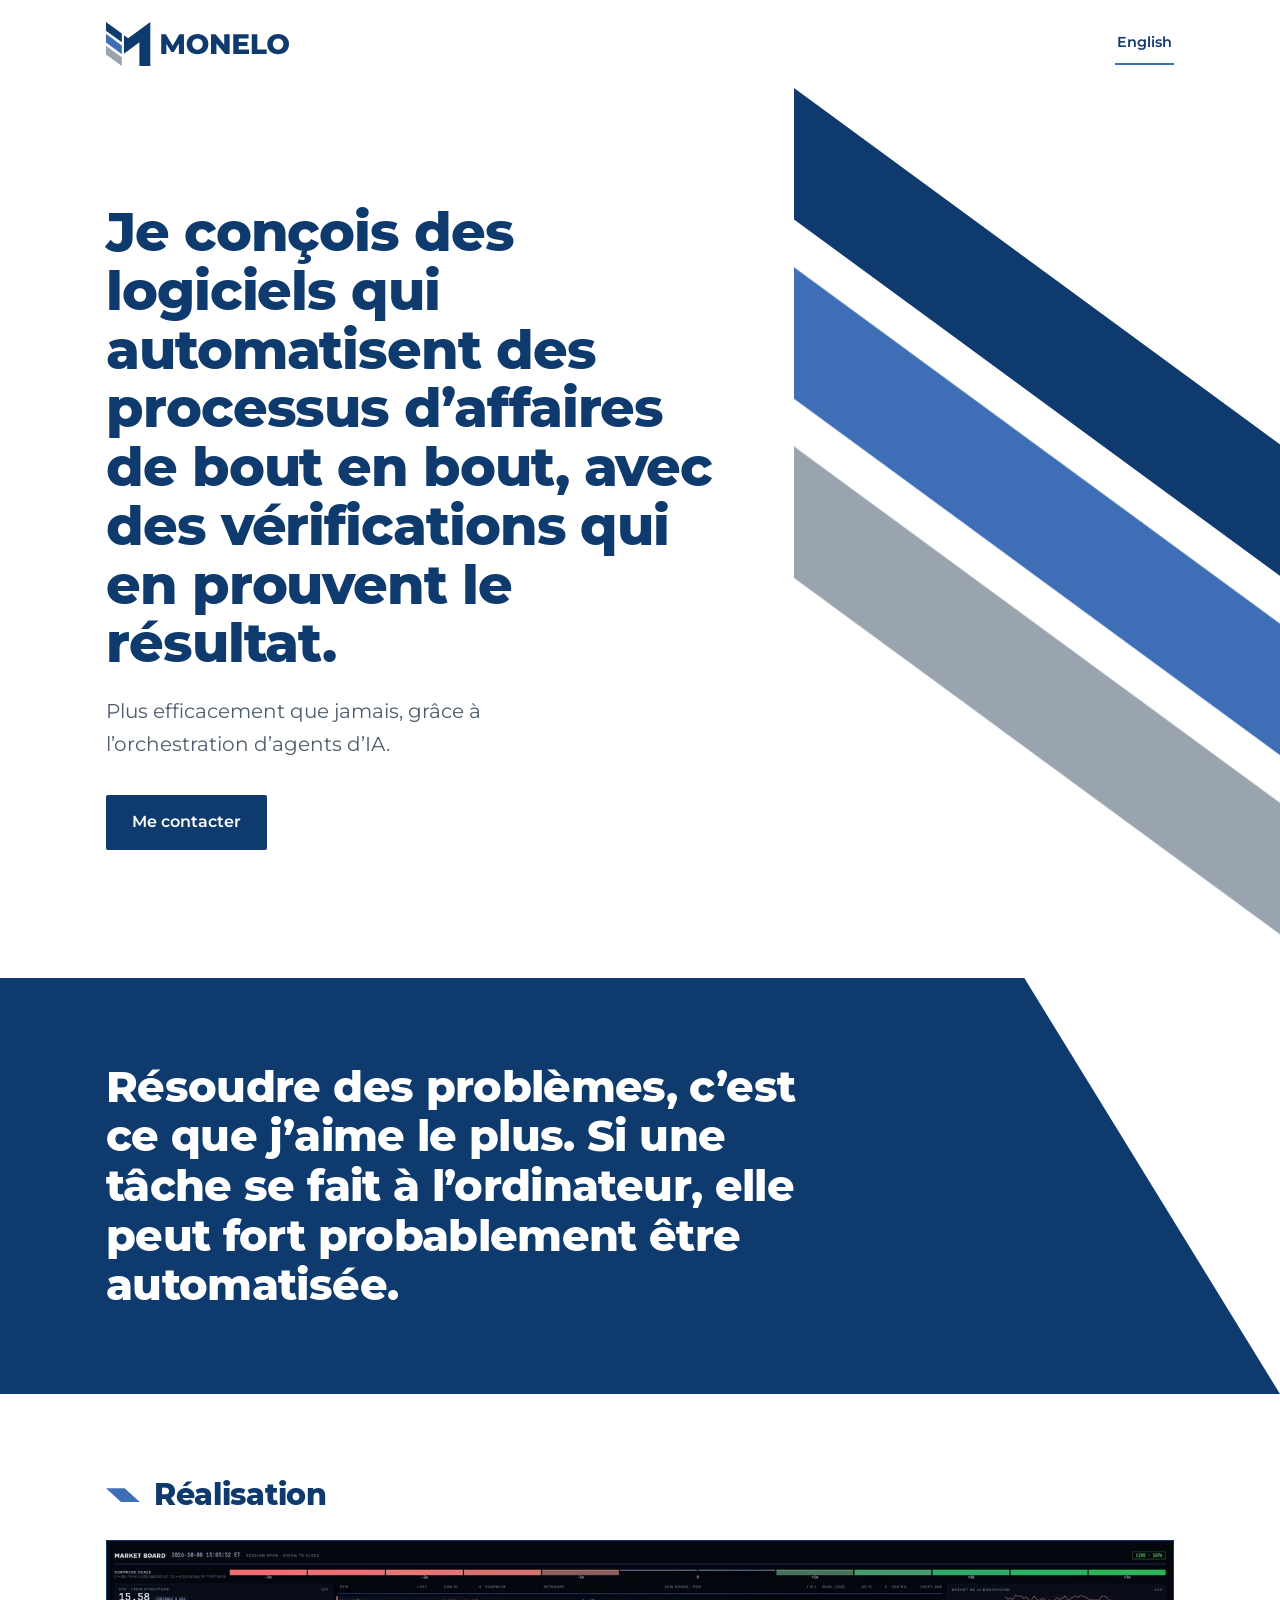
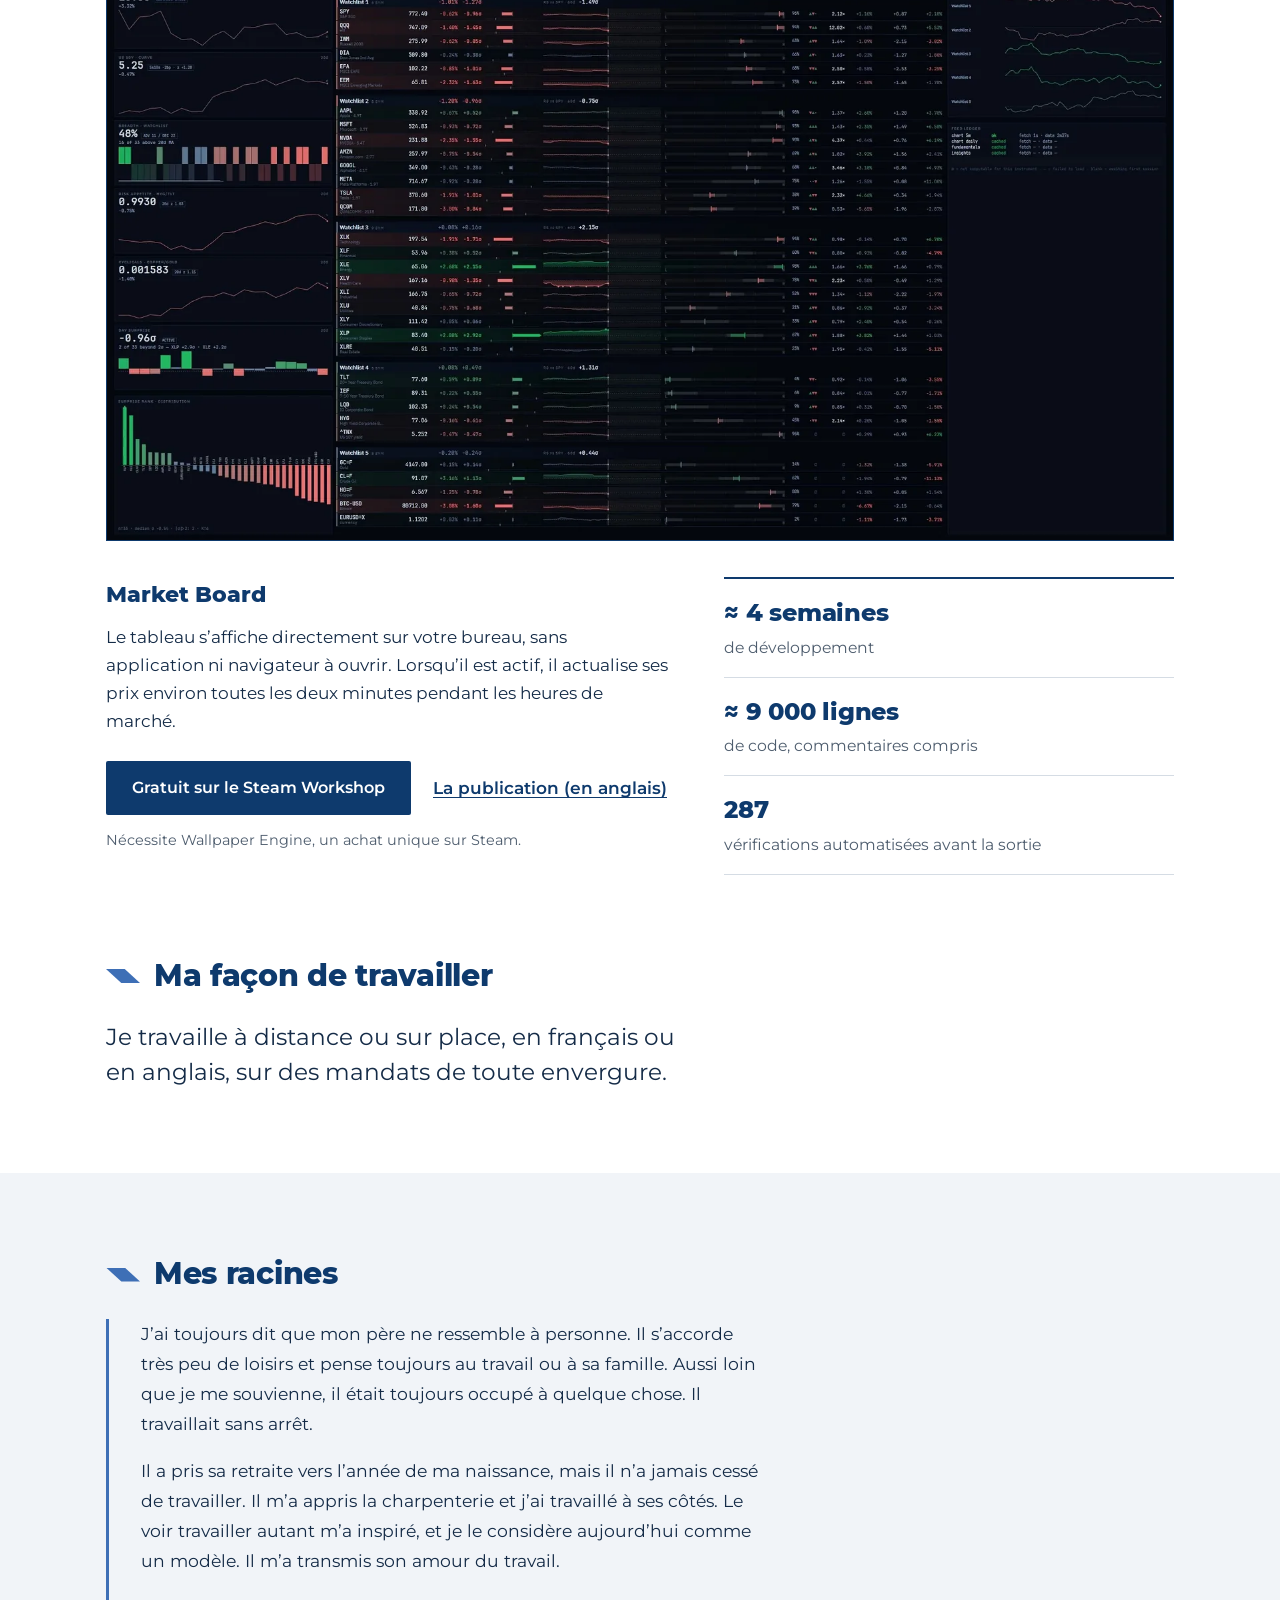
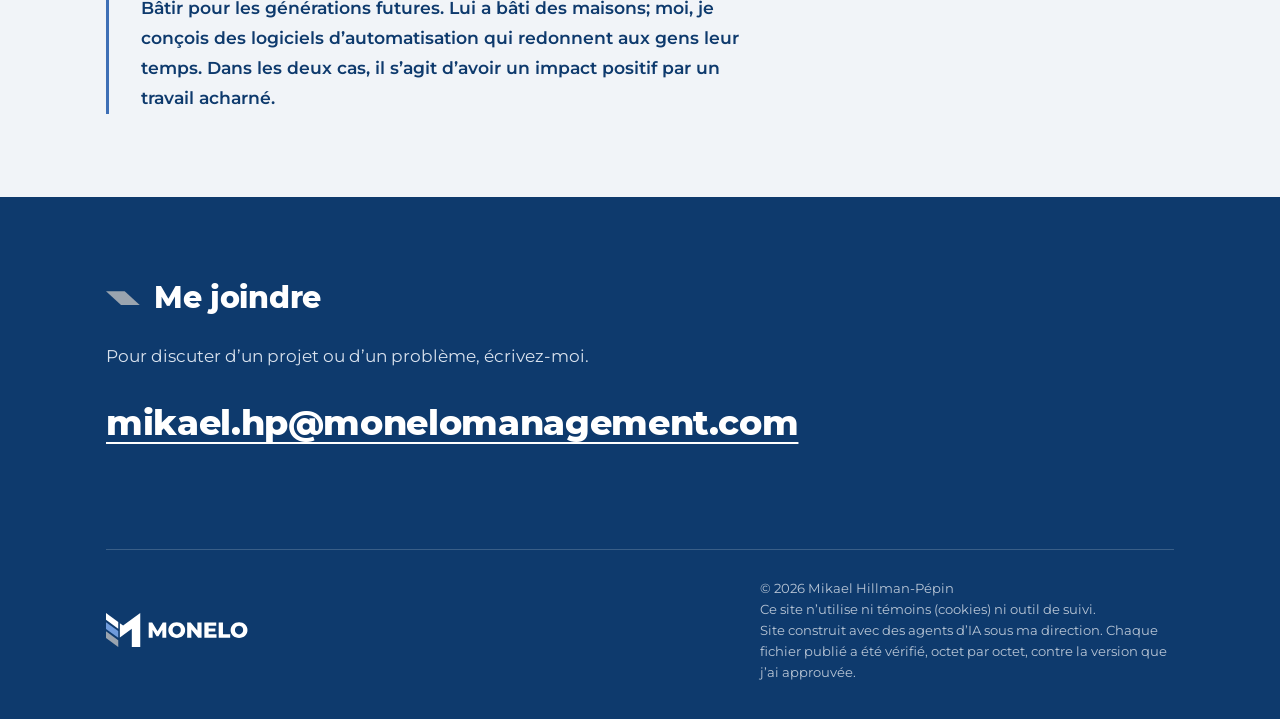
==== commit 4b08dda0: "Professional tone in French and English" ====
--- a/index.html
+++ b/index.html
@@ -4,7 +4,7 @@
 <meta charset="utf-8">
 <meta name="viewport" content="width=device-width, initial-scale=1">
 <title>Monelo · Mikael Hillman-Pépin</title>
-<meta name="description" content="Je construis des logiciels qui automatisent du vrai travail de bout en bout, avec des vérifications qui prouvent le résultat.">
+<meta name="description" content="Je conçois des logiciels qui automatisent des processus d’affaires de bout en bout, avec des vérifications qui en prouvent le résultat.">
 <link rel="alternate" hreflang="fr-CA" href="https://monelomanagement.com/">
 <link rel="alternate" hreflang="en" href="https://monelomanagement.com/en/">
 <link rel="preload" href="/assets/fonts/montserrat-latin-800-normal.woff2" as="font" type="font/woff2" crossorigin>
@@ -28,10 +28,10 @@
     </svg>
     <div class="wrap">
       <div class="hero-copy">
-        <h1>Je construis des logiciels qui automatisent du vrai travail de bout en bout, avec des vérifications qui prouvent le résultat.</h1>
+        <h1>Je conçois des logiciels qui automatisent des processus d’affaires de bout en bout, avec des vérifications qui en prouvent le résultat.</h1>
         <p class="sub">Plus efficacement que jamais, grâce à l’orchestration d’agents d’IA.</p>
         <div class="actions">
-          <a class="button" href="mailto:mikael.hp@monelomanagement.com">Écrivez-moi</a>
+          <a class="button" href="mailto:mikael.hp@monelomanagement.com">Me contacter</a>
         </div>
       </div>
     </div>
@@ -39,7 +39,7 @@
 
   <div class="band">
     <div class="wrap">
-      <p>J’adore résoudre des problèmes. Apportez-les-moi. Si ça se fait sur un ordinateur, ça peut sûrement s’automatiser.</p>
+      <p>Résoudre des problèmes, c’est ce que j’aime le plus. Si une tâche se fait à l’ordinateur, elle peut fort probablement être automatisée.</p>
     </div>
   </div>
 
@@ -52,7 +52,7 @@
       <div class="work-grid">
         <div>
           <h3>Market Board</h3>
-          <p>Plutôt que d’avoir à ouvrir une application ou un navigateur, le tableau est simplement là, sur votre bureau, et pendant qu’il tourne, il actualise ses prix environ toutes les 2 minutes pendant les heures de marché.</p>
+          <p>Le tableau s’affiche directement sur votre bureau, sans application ni navigateur à ouvrir. Lorsqu’il est actif, il actualise ses prix environ toutes les deux minutes pendant les heures de marché.</p>
           <div class="links">
             <a class="button" href="https://steamcommunity.com/sharedfiles/filedetails/?id=3815397645">Gratuit sur le Steam Workshop</a>
             <a href="https://www.linkedin.com/feed/update/urn:li:activity:7514048655029387264/" lang="en">La publication (en anglais)</a>
@@ -71,17 +71,17 @@
   <section class="how" aria-labelledby="how-h">
     <div class="wrap">
       <h2 id="how-h">Ma façon de travailler</h2>
-      <p>Je peux travailler à distance ou en personne, en français ou en anglais, sur des projets petits comme grands.</p>
+      <p>Je travaille à distance ou sur place, en français ou en anglais, sur des mandats de toute envergure.</p>
     </div>
   </section>
 
   <section class="origin" aria-labelledby="origin-h">
     <div class="wrap">
-      <h2 id="origin-h">D’où ça vient</h2>
+      <h2 id="origin-h">Mes racines</h2>
       <div class="origin-text">
-        <p>J’ai toujours dit que mon père est d’une autre trempe. Il n’a presque pas de loisirs et pense toujours au travail ou à sa famille. Aussi loin que je me souvienne, il faisait toujours quelque chose. Il travaillait toujours.</p>
-        <p>Il a pris sa retraite à peu près quand je suis né, mais il n’a jamais arrêté de travailler. Il m’a appris la charpenterie, et j’ai travaillé avec lui. Je pense que le voir travailler autant m’a inspiré, et je le vois maintenant comme un modèle. Il m’a transmis son amour du travail.</p>
-        <p>Bâtir pour les prochaines générations. Lui a bâti des maisons; moi, je bâtis des logiciels d’automatisation pour redonner aux gens leur temps. Je pense que ça revient à avoir un impact positif par le travail acharné.</p>
+        <p>J’ai toujours dit que mon père ne ressemble à personne. Il s’accorde très peu de loisirs et pense toujours au travail ou à sa famille. Aussi loin que je me souvienne, il était toujours occupé à quelque chose. Il travaillait sans arrêt.</p>
+        <p>Il a pris sa retraite vers l’année de ma naissance, mais il n’a jamais cessé de travailler. Il m’a appris la charpenterie et j’ai travaillé à ses côtés. Le voir travailler autant m’a inspiré, et je le considère aujourd’hui comme un modèle. Il m’a transmis son amour du travail.</p>
+        <p>Bâtir pour les générations futures. Lui a bâti des maisons; moi, je conçois des logiciels d’automatisation qui redonnent aux gens leur temps. Dans les deux cas, il s’agit d’avoir un impact positif par un travail acharné.</p>
       </div>
     </div>
   </section>
@@ -89,7 +89,7 @@
   <section class="contact" aria-labelledby="contact-h">
     <div class="wrap">
       <h2 id="contact-h">Me joindre</h2>
-      <p>Un problème à régler? Écrivez-moi.</p>
+      <p>Pour discuter d’un projet ou d’un problème, écrivez-moi.</p>
       <a class="mail-big" href="mailto:mikael.hp@monelomanagement.com">mikael.hp@monelomanagement.com</a>
       <footer class="site-footer">
         <img src="/assets/logo/monelo-lockup-name-reverse.svg" alt="Monelo" width="173" height="34">
